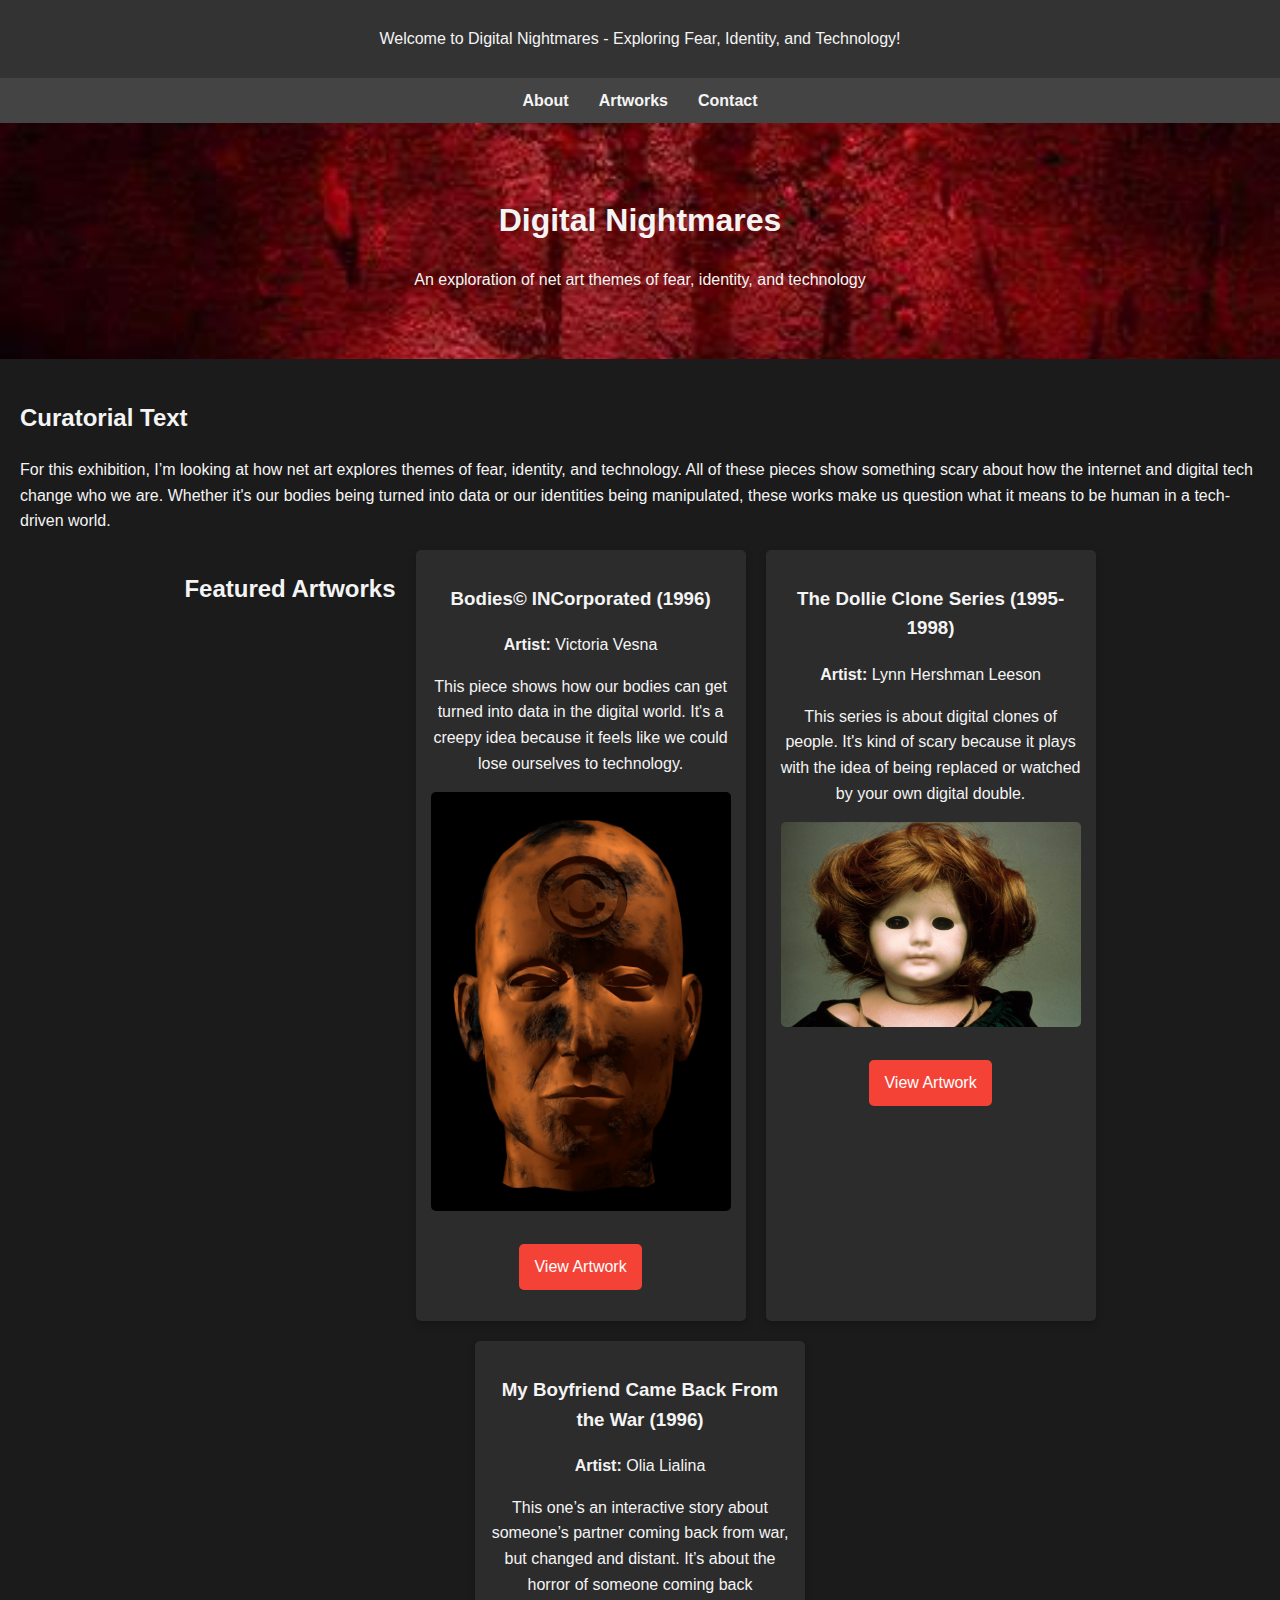
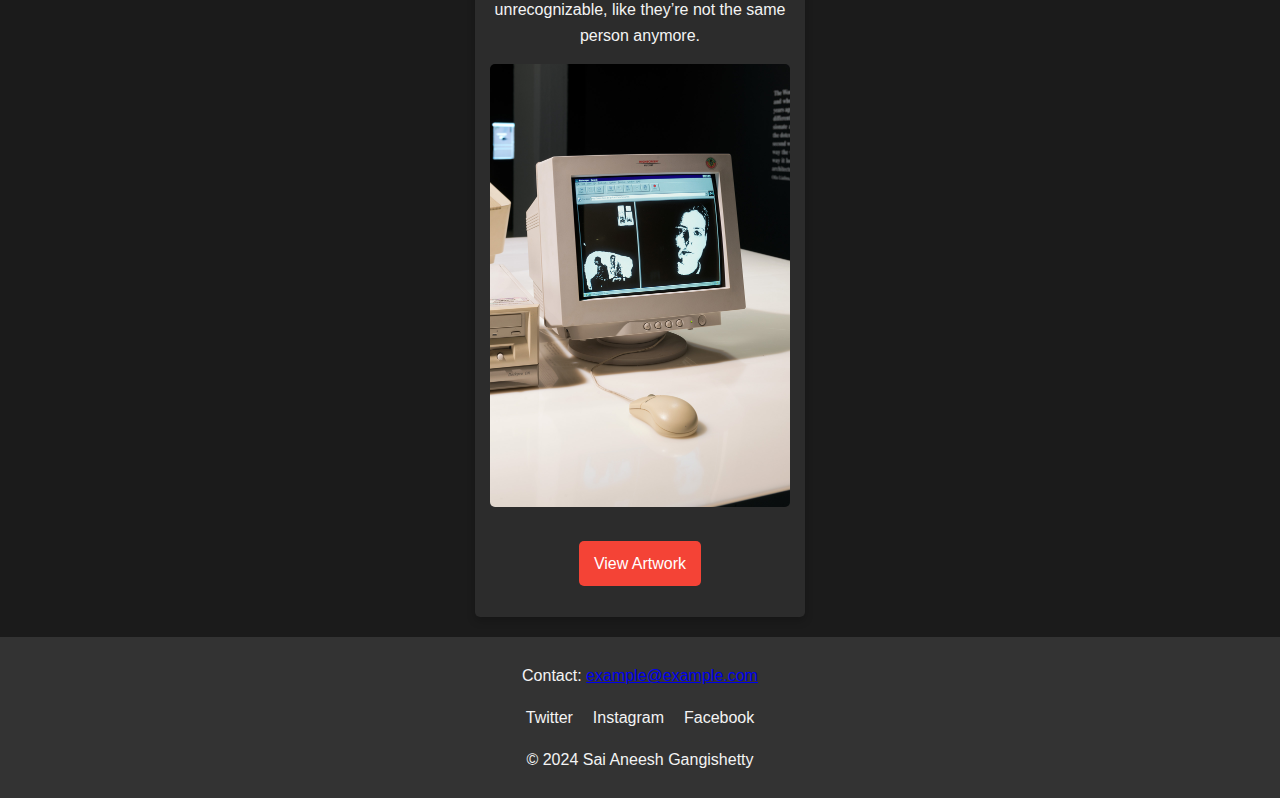
==== finalexhibition/index.html @ da25848f "-" ====
<!DOCTYPE html>
<html lang="en">
<head>
    <meta charset="UTF-8">
    <meta name="viewport" content="width=device-width, initial-scale=1.0">
    <title>Digital Nightmares - A Net Art Exhibition</title>
    <link rel="stylesheet" href="styles.css">
</head>
<body>
<header>
    <div class="marquee">
        <p>Welcome to Digital Nightmares - Exploring Fear, Identity, and Technology!</p>
    </div>
    <nav>
        <ul>
            <li><a href="#curatorial-text">About</a></li>
            <li><a href="#artworks">Artworks</a></li>
            <li><a href="#contact">Contact</a></li>
        </ul>
    </nav>
    <div class="hero">
        <h1>Digital Nightmares</h1>
        <p>An exploration of net art themes of fear, identity, and technology</p>
    </div>
</header>

<main>
    <section id="curatorial-text">
        <h2>Curatorial Text</h2>
        <p>
            For this exhibition, I’m looking at how net art explores themes of fear, identity, and technology.
            All of these pieces show something scary about how the internet and digital tech change who we are.
            Whether it's our bodies being turned into data or our identities being manipulated, these works make
            us question what it means to be human in a tech-driven world.
        </p>
    </section>

    <section id="artworks">
        <h2>Featured Artworks</h2>

        <article class="artwork">
            <h3>Bodies© INCorporated (1996)</h3>
            <p><strong>Artist:</strong> Victoria Vesna</p>
            <p>
                This piece shows how our bodies can get turned into data in the digital world. It's a creepy idea
                because it feels like we could lose ourselves to technology.
            </p>
            <a href="https://anthology.rhizome.org/bodies-incorporated" target="_blank">
                <img src="img/bodies-incorporated-screenshot.jpg" alt="Screenshot of Bodies© INCorporated">
            </a>
            <p><a class="view-button" href="https://anthology.rhizome.org/bodies-incorporated" target="_blank">View Artwork</a></p>
        </article>

        <article class="artwork">
            <h3>The Dollie Clone Series (1995-1998)</h3>
            <p><strong>Artist:</strong> Lynn Hershman Leeson</p>
            <p>
                This series is about digital clones of people. It's kind of scary because it plays with the idea of
                being replaced or watched by your own digital double.
            </p>
            <a href="https://anthology.rhizome.org/dollie-clones" target="_blank">
                <img src="img/dollie-clone-series-screenshot.jpg" alt="Screenshot of The Dollie Clone Series">
            </a>
            <p><a class="view-button" href="https://anthology.rhizome.org/dollie-clones" target="_blank">View Artwork</a></p>
        </article>

        <article class="artwork">
            <h3>My Boyfriend Came Back From the War (1996)</h3>
            <p><strong>Artist:</strong> Olia Lialina</p>
            <p>
                This one’s an interactive story about someone’s partner coming back from war, but changed and distant.
                It’s about the horror of someone coming back unrecognizable, like they’re not the same person anymore.
            </p>
            <a href="https://anthology.rhizome.org/my-boyfriend-came-back-from-the-war" target="_blank">
                <img src="img/my-boyfriend-came-back-screenshot.jpg" alt="Screenshot of My Boyfriend Came Back From the War">
            </a>
            <p><a class="view-button" href="https://anthology.rhizome.org/my-boyfriend-came-back-from-the-war" target="_blank">View Artwork</a></p>
        </article>
    </section>
</main>

<footer id="contact">
    <p>Contact: <a href="mailto:example@example.com">example@example.com</a></p>
    <ul>
        <li><a href="https://twitter.com" target="_blank">Twitter</a></li>
        <li><a href="https://instagram.com" target="_blank">Instagram</a></li>
        <li><a href="https://facebook.com" target="_blank">Facebook</a></li>
    </ul>
    <p>&copy; 2024 Sai Aneesh Gangishetty</p>
</footer>
</body>
</html>
---- finalexhibition/styles.css ----
/* General Styles */
body {
    font-family: Arial, sans-serif;
    line-height: 1.6;
    margin: 0;
    padding: 0;
    background-color: #1b1b1b;
    color: #f4f4f4;
}

/* Marquee */
.marquee {
    background: #333;
    color: #f4f4f4;
    padding: 10px 0;
    text-align: center;
    overflow: hidden;
}

.marquee p {
    animation: scrollText 10s linear infinite;
    white-space: nowrap;
}

@keyframes scrollText {
    from {
        transform: translateX(100%);
    }
    to {
        transform: translateX(-100%);
    }
}

/* Navigation */
nav {
    background: #444;
    position: sticky;
    top: 0;
    z-index: 1000;
    padding: 10px;
}

nav ul {
    list-style: none;
    display: flex;
    justify-content: center;
    margin: 0;
    padding: 0;
}

nav ul li {
    margin: 0 15px;
}

nav ul li a {
    color: #f4f4f4;
    text-decoration: none;
    font-weight: bold;
}

/* Hero Section */
.hero {
    text-align: center;
    background: url('img/hero.jpg') no-repeat center center/cover;
    color: #f4f4f4;
    padding: 50px 20px;
}

main {
    padding: 20px;
}

/* Artworks */
#artworks {
    display: flex;
    flex-wrap: wrap;
    gap: 20px;
    justify-content: center;
}

.artwork {
    background: #2c2c2c;
    border-radius: 5px;
    box-shadow: 0 4px 8px rgba(0, 0, 0, 0.2);
    padding: 15px;
    max-width: 300px;
    text-align: center;
    transition: transform 0.3s ease;
}

.artwork:hover {
    transform: scale(1.05);
}

.artwork img {
    max-width: 100%;
    border-radius: 5px;
}

.view-button {
    background: #f44336;
    color: #fff;
    text-decoration: none;
    padding: 10px 15px;
    border-radius: 5px;
    display: inline-block;
    margin-top: 10px;
    transition: background 0.3s ease;
}

.view-button:hover {
    background: #d32f2f;
}

/* Footer */
footer {
    text-align: center;
    background: #333;
    color: #f4f4f4;
    padding: 10px 0;
}

footer ul {
    list-style: none;
    padding: 0;
    display: flex;
    justify-content: center;
}

footer ul li {
    margin: 0 10px;
}

footer ul li a {
    color: #f4f4f4;
    text-decoration: none;
}
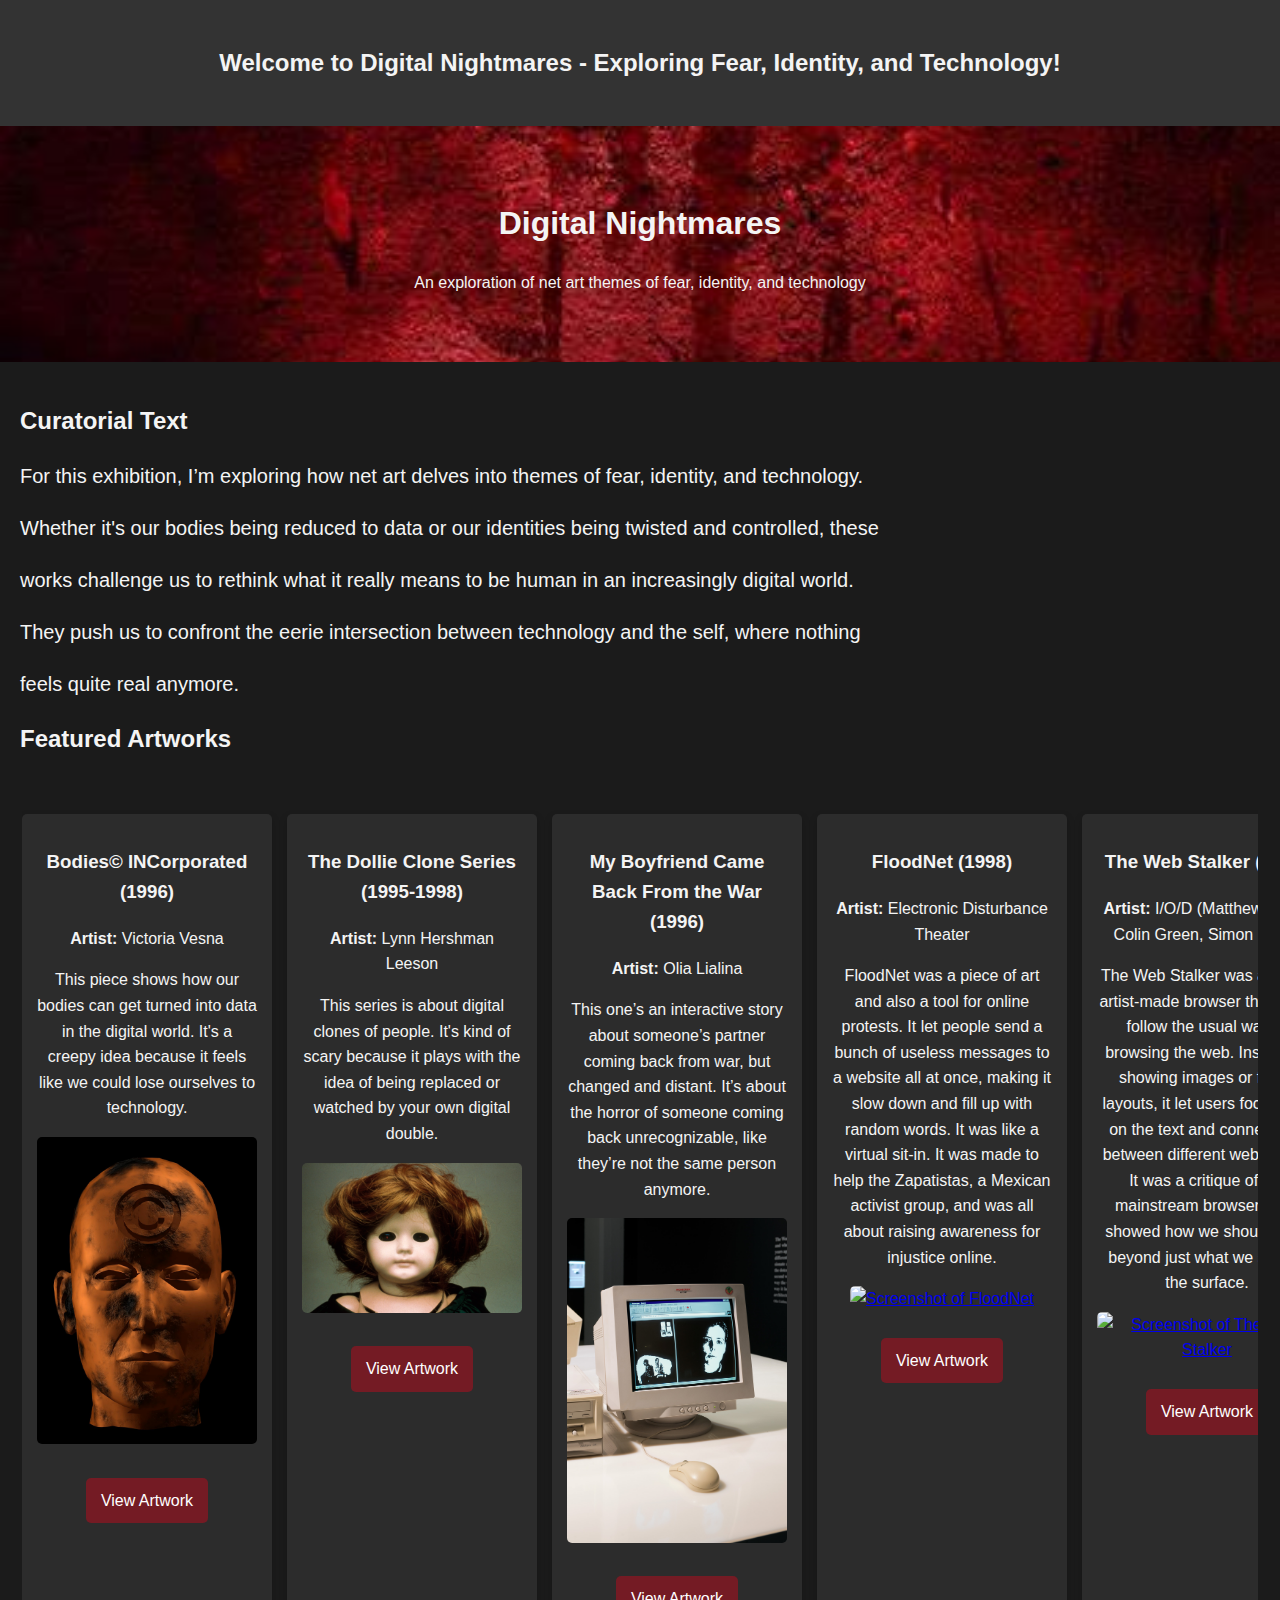
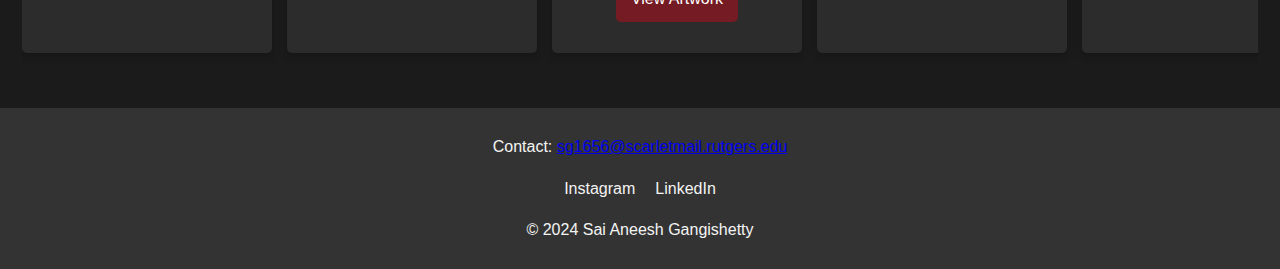
==== commit aeb8fe84: "-" ====
--- a/finalexhibition/index.html
+++ b/finalexhibition/index.html
@@ -4,20 +4,13 @@
     <meta charset="UTF-8">
     <meta name="viewport" content="width=device-width, initial-scale=1.0">
     <title>Digital Nightmares - A Net Art Exhibition</title>
-    <link rel="stylesheet" href="styles.css">
+    <link rel="stylesheet" href="css/styles.css">
 </head>
 <body>
 <header>
-    <div class="marquee">
+    <div class="static-title">
         <p>Welcome to Digital Nightmares - Exploring Fear, Identity, and Technology!</p>
     </div>
-    <nav>
-        <ul>
-            <li><a href="#curatorial-text">About</a></li>
-            <li><a href="#artworks">Artworks</a></li>
-            <li><a href="#contact">Contact</a></li>
-        </ul>
-    </nav>
     <div class="hero">
         <h1>Digital Nightmares</h1>
         <p>An exploration of net art themes of fear, identity, and technology</p>
@@ -27,16 +20,15 @@
 <main>
     <section id="curatorial-text">
         <h2>Curatorial Text</h2>
-        <p>
-            For this exhibition, I’m looking at how net art explores themes of fear, identity, and technology.
-            All of these pieces show something scary about how the internet and digital tech change who we are.
-            Whether it's our bodies being turned into data or our identities being manipulated, these works make
-            us question what it means to be human in a tech-driven world.
-        </p>
+        <p> For this exhibition, I’m exploring how net art delves into themes of fear, identity, and technology.</p>
+        <p>Whether it's our bodies being reduced to data or our identities being twisted and controlled, these </p>
+        <p>works challenge us to rethink what it really means to be human in an increasingly digital world. </p>
+        <p>They push us to confront the eerie intersection between technology and the self, where nothing </p>
+        <p>feels quite real anymore.</p>
     </section>
 
+    <h2>Featured Artworks</h2>
     <section id="artworks">
-        <h2>Featured Artworks</h2>
 
         <article class="artwork">
             <h3>Bodies© INCorporated (1996)</h3>
@@ -48,7 +40,8 @@
             <a href="https://anthology.rhizome.org/bodies-incorporated" target="_blank">
                 <img src="img/bodies-incorporated-screenshot.jpg" alt="Screenshot of Bodies© INCorporated">
             </a>
-            <p><a class="view-button" href="https://anthology.rhizome.org/bodies-incorporated" target="_blank">View Artwork</a></p>
+            <p><a class="view-button" href="https://anthology.rhizome.org/bodies-incorporated" target="_blank">View
+                Artwork</a></p>
         </article>
 
         <article class="artwork">
@@ -61,7 +54,8 @@
             <a href="https://anthology.rhizome.org/dollie-clones" target="_blank">
                 <img src="img/dollie-clone-series-screenshot.jpg" alt="Screenshot of The Dollie Clone Series">
             </a>
-            <p><a class="view-button" href="https://anthology.rhizome.org/dollie-clones" target="_blank">View Artwork</a></p>
+            <p><a class="view-button" href="https://anthology.rhizome.org/dollie-clones" target="_blank">View
+                Artwork</a></p>
         </article>
 
         <article class="artwork">
@@ -72,19 +66,52 @@
                 It’s about the horror of someone coming back unrecognizable, like they’re not the same person anymore.
             </p>
             <a href="https://anthology.rhizome.org/my-boyfriend-came-back-from-the-war" target="_blank">
-                <img src="img/my-boyfriend-came-back-screenshot.jpg" alt="Screenshot of My Boyfriend Came Back From the War">
+                <img src="img/my-boyfriend-came-back-screenshot.jpg"
+                     alt="Screenshot of My Boyfriend Came Back From the War">
             </a>
-            <p><a class="view-button" href="https://anthology.rhizome.org/my-boyfriend-came-back-from-the-war" target="_blank">View Artwork</a></p>
+            <p><a class="view-button" href="https://anthology.rhizome.org/my-boyfriend-came-back-from-the-war"
+                  target="_blank">View Artwork</a></p>
+        </article>
+
+        <article class="artwork">
+            <h3>FloodNet (1998)</h3>
+            <p><strong>Artist:</strong> Electronic Disturbance Theater</p>
+            <p>
+                FloodNet was a piece of art and also a tool for online protests. It let people send a bunch of useless
+                messages to a website all at once, making it slow down and fill up with random words. It was like a
+                virtual sit-in. It was made to help the Zapatistas, a Mexican activist group, and was all about raising
+                awareness for injustice online.
+            </p>
+            <a href="https://anthology.rhizome.org/floodnet" target="_blank">
+                <img src="img/floodnet-screenshot.jpg" alt="Screenshot of FloodNet">
+            </a>
+            <p><a class="view-button" href="https://sites.rhizome.org/anthology/floodnet.html" target="_blank">View
+                Artwork</a></p>
+        </article>
+
+        <article class="artwork">
+            <h3>The Web Stalker (1997)</h3>
+            <p><strong>Artist:</strong> I/O/D (Matthew Fuller, Colin Green, Simon Pope)</p>
+            <p>
+                The Web Stalker was a weird, artist-made browser that didn’t follow the usual way of browsing the web.
+                Instead of showing images or fancy layouts, it let users focus only on the text and connections between
+                different web pages. It was a critique of the mainstream browsers and showed how we should think beyond
+                just what we see on the surface.
+            </p>
+            <a href="https://anthology.rhizome.org/the-web-stalker" target="_blank">
+                <img src="img/webstalker-screenshot.png" alt="Screenshot of The Web Stalker">
+            </a>
+            <p><a class="view-button" href="https://sites.rhizome.org/anthology/webstalker.html" target="_blank">View
+                Artwork</a></p>
         </article>
     </section>
 </main>
 
 <footer id="contact">
-    <p>Contact: <a href="mailto:example@example.com">example@example.com</a></p>
+    <p>Contact: <a href="mailto:sg1656@scarletmail.rutgers.edu">sg1656@scarletmail.rutgers.edu</a></p>
     <ul>
-        <li><a href="https://twitter.com" target="_blank">Twitter</a></li>
-        <li><a href="https://instagram.com" target="_blank">Instagram</a></li>
-        <li><a href="https://facebook.com" target="_blank">Facebook</a></li>
+        <li><a href="https://www.instagram.com/s_a_i__g/" target="_blank">Instagram</a></li>
+        <li><a href="https://linkedin.com/in/sai-aneesh-gangishetty" target="_blank">LinkedIn</a></li>
     </ul>
     <p>&copy; 2024 Sai Aneesh Gangishetty</p>
 </footer>
--- a/finalexhibition/css/styles.css
+++ b/finalexhibition/css/styles.css
@@ -0,0 +1,123 @@
+body {
+    font-family: Arial, sans-serif;
+    line-height: 1.6;
+    margin: 0;
+    padding: 0;
+    background-color: #1b1b1b;
+    color: #f4f4f4;
+}
+
+@keyframes scrollText {
+    from {
+        transform: translateX(100%);
+    }
+    to {
+        transform: translateX(-100%);
+    }
+}
+
+
+.hero {
+    text-align: center;
+    background: url('../img/hero.jpg') no-repeat center center/cover;
+    color: #f4f4f4;
+    padding: 50px 20px;
+}
+
+main {
+    padding: 20px;
+}
+
+.static-title {
+    text-align: center;
+    font-size: 1.5rem;
+    font-weight: bold;
+    background: #333;
+    color: #f4f4f4;
+    padding: 20px 0;
+}
+
+#curatorial-text p {
+    font-size: 1.25rem;
+    /*line-height: 1.8;*/
+    margin-bottom: 15px;
+}
+
+#artworks {
+    display: flex;
+    overflow-x: auto;
+    gap: 15px;
+    padding: 10px;
+    scroll-snap-type: x mandatory;
+}
+
+.artwork {
+    background: #2c2c2c;
+    border-radius: 5px;
+    box-shadow: 0 4px 8px rgba(0, 0, 0, 0.2);
+    padding: 15px;
+    margin-top: 25px;
+    margin-bottom: 25px;
+    max-width: 250px;
+    text-align: center;
+    transition: transform 0.3s ease, box-shadow 0.3s ease;
+    flex: 0 0 auto;
+    scroll-snap-align: start;
+    box-sizing: border-box;
+}
+
+.artwork:hover {
+    transform: scale(1.05);
+    box-shadow: 0 6px 12px rgba(0, 0, 0, 0.4);
+}
+
+.artwork img {
+    max-width: 100%;
+    border-radius: 5px;
+}
+
+#artworks {
+    margin: 0 auto;
+    max-width: 95vw;
+}
+
+
+
+.view-button {
+    background: #741b24;
+    color: #fff;
+    text-decoration: none;
+    padding: 10px 15px;
+    border-radius: 5px;
+    display: inline-block;
+    margin-top: 10px;
+    transition: background 0.3s ease;
+}
+
+.view-button:hover {
+    background: #d32f2f;
+}
+
+
+footer {
+    text-align: center;
+    background: #333;
+    color: #f4f4f4;
+    padding: 10px 0;
+}
+
+footer ul {
+    list-style: none;
+    padding: 0;
+    display: flex;
+    justify-content: center;
+}
+
+footer ul li {
+    margin: 0 10px;
+}
+
+footer ul li a {
+    color: #f4f4f4;
+    text-decoration: none;
+}
